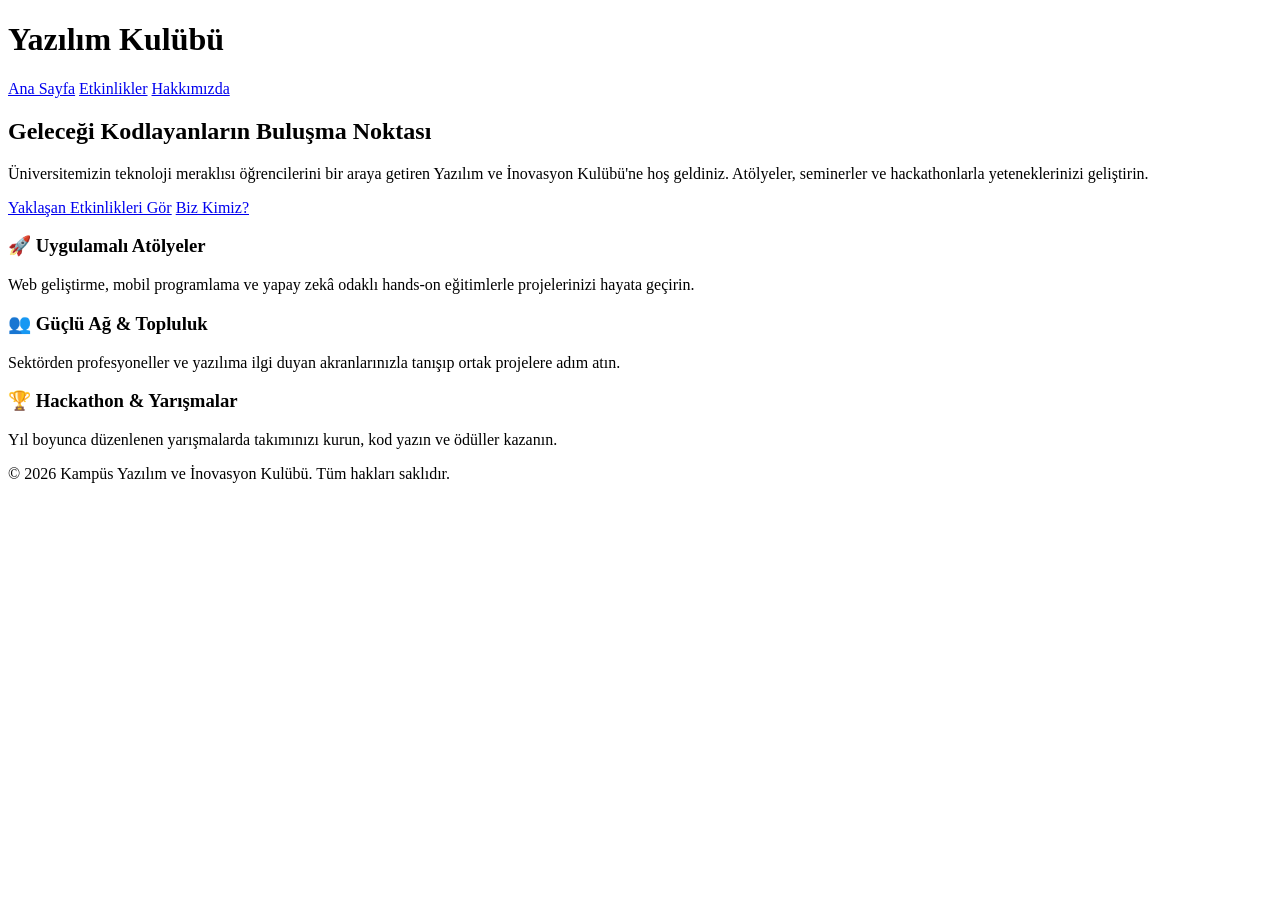
==== index.html @ 4b0e3441 "feat: index.html ana sayfa iskeleti olusturuldu" ====
<!DOCTYPE html>
<html lang="tr">
<head>
    <meta charset="UTF-8">
    <meta name="viewport" content="width=device-width, initial-scale=1.0">
    <title>Ana Sayfa | Yazılım ve İnovasyon Kulübü</title>
    <link rel="stylesheet" href="style.css">
</head>
<body>
    <header>
        <div class="container navbar">
            <h1 class="logo">Yazılım Kulübü</h1>
            <nav>
                <a href="index.html" class="active">Ana Sayfa</a>
                <a href="etkinlikler.html">Etkinlikler</a>
                <a href="hakkimizda.html">Hakkımızda</a>
            </nav>
        </div>
    </header>

    <main class="container">
        <section class="hero">
            <h2>Geleceği Kodlayanların Buluşma Noktası</h2>
            <p>Üniversitemizin teknoloji meraklısı öğrencilerini bir araya getiren Yazılım ve İnovasyon Kulübü'ne hoş geldiniz. Atölyeler, seminerler ve hackathonlarla yeteneklerinizi geliştirin.</p>
            <div class="hero-buttons">
                <a href="etkinlikler.html" class="btn btn-primary">Yaklaşan Etkinlikleri Gör</a>
                <a href="hakkimizda.html" class="btn btn-outline">Biz Kimiz?</a>
            </div>
        </section>

        <section class="highlights">
            <div class="card highlight-card">
                <h3>🚀 Uygulamalı Atölyeler</h3>
                <p>Web geliştirme, mobil programlama ve yapay zekâ odaklı hands-on eğitimlerle projelerinizi hayata geçirin.</p>
            </div>
            <div class="card highlight-card">
                <h3>👥 Güçlü Ağ & Topluluk</h3>
                <p>Sektörden profesyoneller ve yazılıma ilgi duyan akranlarınızla tanışıp ortak projelere adım atın.</p>
            </div>
            <div class="card highlight-card">
                <h3>🏆 Hackathon & Yarışmalar</h3>
                <p>Yıl boyunca düzenlenen yarışmalarda takımınızı kurun, kod yazın ve ödüller kazanın.</p>
            </div>
        </section>
    </main>

    <footer>
        <div class="container">
            <p>&copy; 2026 Kampüs Yazılım ve İnovasyon Kulübü. Tüm hakları saklıdır.</p>
        </div>
    </footer>
</body>
</html>
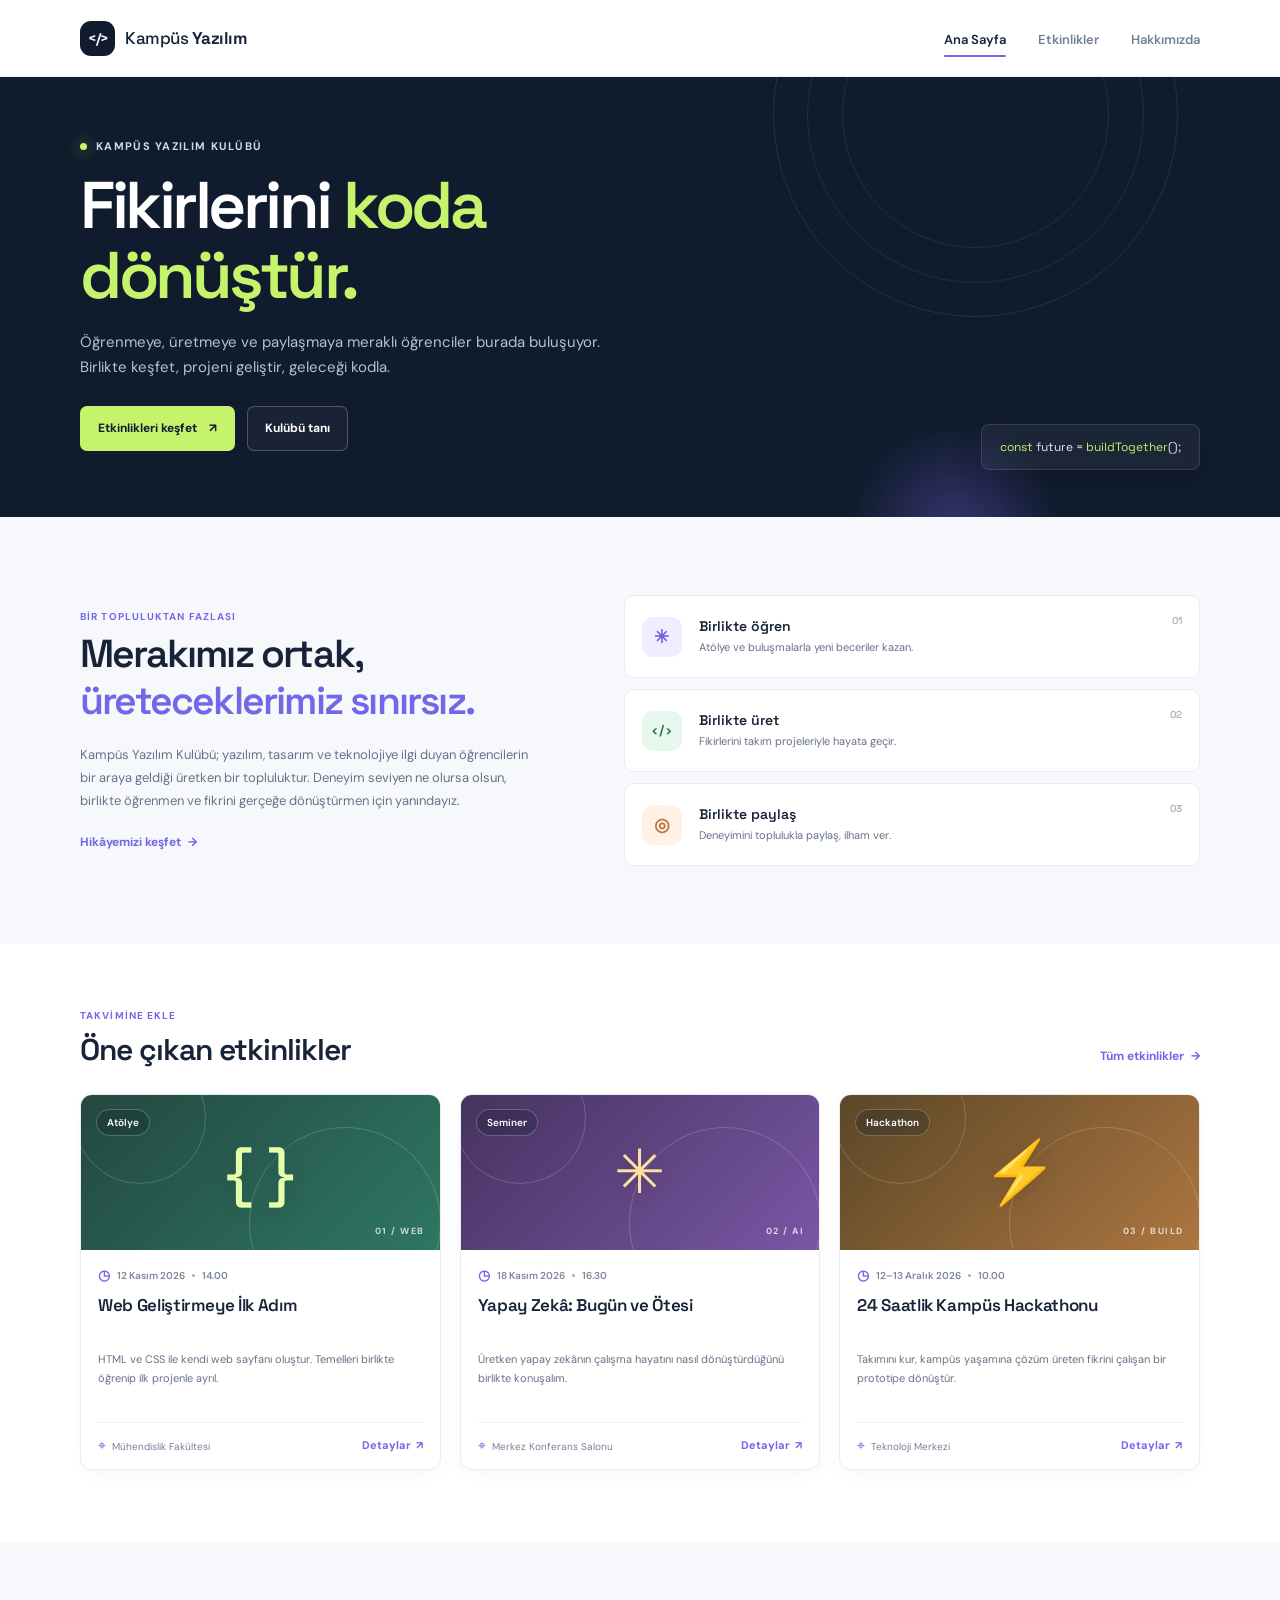
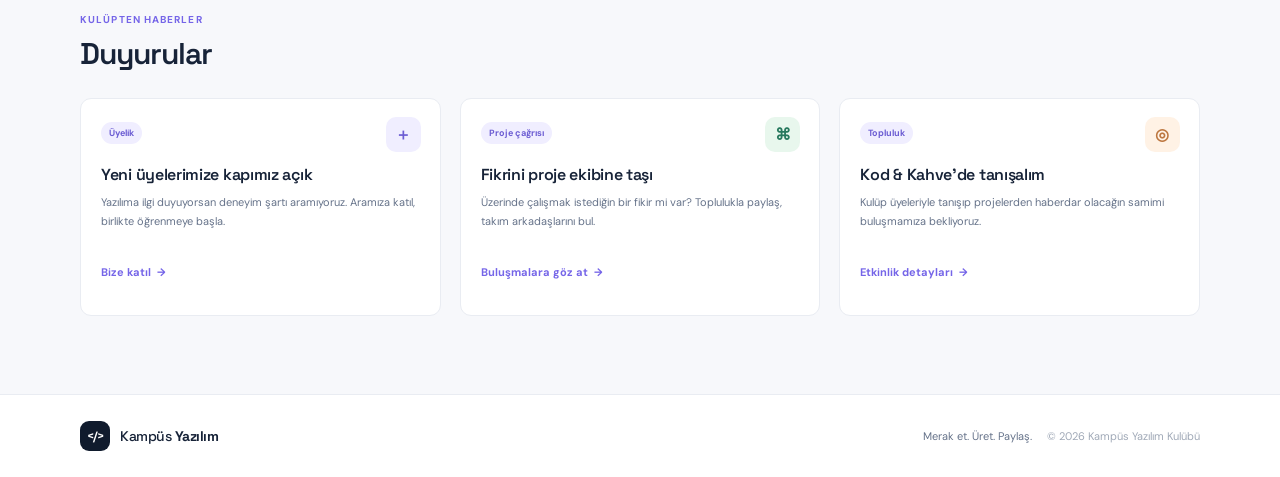
==== commit 4fe4e2ac: "feat: etkinlikler ve hakkimizda sayfalari, css ve js arama filtreleme eklendi" ====
--- a/index.html
+++ b/index.html
@@ -3,51 +3,177 @@
 <head>
     <meta charset="UTF-8">
     <meta name="viewport" content="width=device-width, initial-scale=1.0">
-    <title>Ana Sayfa | Yazılım ve İnovasyon Kulübü</title>
+    <meta name="theme-color" content="#101b2d">
+    <meta name="description" content="Kampüs Yazılım Kulübü'nde teknoloji meraklılarıyla tanış, öğren ve fikirlerini hayata geçir.">
+    <title>Ana Sayfa | Kampüs Yazılım Kulübü</title>
     <link rel="stylesheet" href="style.css">
 </head>
 <body>
-    <header>
+    <header class="site-header">
         <div class="container navbar">
-            <h1 class="logo">Yazılım Kulübü</h1>
-            <nav>
-                <a href="index.html" class="active">Ana Sayfa</a>
+            <a class="logo" href="index.html" aria-label="Kampüs Yazılım Kulübü ana sayfa">
+                <span class="logo-mark" aria-hidden="true">&lt;/&gt;</span>
+                <span>Kampüs <strong>Yazılım</strong></span>
+            </a>
+            <nav class="main-nav" aria-label="Ana menü">
+                <a href="index.html" class="active" aria-current="page">Ana Sayfa</a>
                 <a href="etkinlikler.html">Etkinlikler</a>
                 <a href="hakkimizda.html">Hakkımızda</a>
             </nav>
         </div>
     </header>
 
-    <main class="container">
-        <section class="hero">
-            <h2>Geleceği Kodlayanların Buluşma Noktası</h2>
-            <p>Üniversitemizin teknoloji meraklısı öğrencilerini bir araya getiren Yazılım ve İnovasyon Kulübü'ne hoş geldiniz. Atölyeler, seminerler ve hackathonlarla yeteneklerinizi geliştirin.</p>
-            <div class="hero-buttons">
-                <a href="etkinlikler.html" class="btn btn-primary">Yaklaşan Etkinlikleri Gör</a>
-                <a href="hakkimizda.html" class="btn btn-outline">Biz Kimiz?</a>
+    <main>
+        <section class="events-hero home-hero">
+            <div class="container hero-content">
+                <p class="eyebrow"><span></span> Kampüs Yazılım Kulübü</p>
+                <h1>Fikirlerini <span>koda dönüştür.</span></h1>
+                <p class="hero-description">Öğrenmeye, üretmeye ve paylaşmaya meraklı öğrenciler burada buluşuyor. Birlikte keşfet, projeni geliştir, geleceği kodla.</p>
+                <div class="home-hero-actions">
+                    <a class="home-button home-button-primary" href="etkinlikler.html">Etkinlikleri keşfet <span aria-hidden="true">↗</span></a>
+                    <a class="home-button home-button-outline" href="hakkimizda.html">Kulübü tanı</a>
+                </div>
+            </div>
+            <div class="hero-decoration hero-decoration-one" aria-hidden="true"></div>
+            <div class="hero-decoration hero-decoration-two" aria-hidden="true"></div>
+            <div class="home-hero-code" aria-hidden="true"><span>const</span> future = <span>buildTogether</span>();</div>
+        </section>
+
+        <section class="home-intro container" aria-labelledby="intro-heading">
+            <div class="home-intro-copy">
+                <p class="eyebrow eyebrow-dark">Bir topluluktan fazlası</p>
+                <h2 id="intro-heading">Merakımız ortak,<br><span>üreteceklerimiz sınırsız.</span></h2>
+                <p>Kampüs Yazılım Kulübü; yazılım, tasarım ve teknolojiye ilgi duyan öğrencilerin bir araya geldiği üretken bir topluluktur. Deneyim seviyen ne olursa olsun, birlikte öğrenmen ve fikrini gerçeğe dönüştürmen için yanındayız.</p>
+                <a class="text-link" href="hakkimizda.html">Hikâyemizi keşfet <span aria-hidden="true">→</span></a>
+            </div>
+            <div class="home-values" aria-label="Kulüp değerleri">
+                <article class="value-card">
+                    <span class="value-icon value-icon-learn" aria-hidden="true">✳</span>
+                    <div>
+                        <h3>Birlikte öğren</h3>
+                        <p>Atölye ve buluşmalarla yeni beceriler kazan.</p>
+                    </div>
+                    <span class="value-number" aria-hidden="true">01</span>
+                </article>
+                <article class="value-card">
+                    <span class="value-icon value-icon-build" aria-hidden="true">&lt;/&gt;</span>
+                    <div>
+                        <h3>Birlikte üret</h3>
+                        <p>Fikirlerini takım projeleriyle hayata geçir.</p>
+                    </div>
+                    <span class="value-number" aria-hidden="true">02</span>
+                </article>
+                <article class="value-card">
+                    <span class="value-icon value-icon-share" aria-hidden="true">◎</span>
+                    <div>
+                        <h3>Birlikte paylaş</h3>
+                        <p>Deneyimini toplulukla paylaş, ilham ver.</p>
+                    </div>
+                    <span class="value-number" aria-hidden="true">03</span>
+                </article>
             </div>
         </section>
 
-        <section class="highlights">
-            <div class="card highlight-card">
-                <h3>🚀 Uygulamalı Atölyeler</h3>
-                <p>Web geliştirme, mobil programlama ve yapay zekâ odaklı hands-on eğitimlerle projelerinizi hayata geçirin.</p>
+        <section class="home-featured" aria-labelledby="featured-heading">
+            <div class="container">
+                <div class="section-heading">
+                    <div>
+                        <p class="eyebrow eyebrow-dark">Takvimine ekle</p>
+                        <h2 id="featured-heading">Öne çıkan etkinlikler</h2>
+                    </div>
+                    <a class="text-link section-link" href="etkinlikler.html">Tüm etkinlikler <span aria-hidden="true">→</span></a>
+                </div>
+                <div class="event-grid home-event-grid">
+                    <article class="event-card">
+                        <div class="event-visual visual-code">
+                            <span class="event-category">Atölye</span>
+                            <span class="visual-symbol" aria-hidden="true">{ }</span>
+                            <span class="visual-caption">01 / WEB</span>
+                        </div>
+                        <div class="event-body">
+                            <p class="event-date"><span aria-hidden="true">◷</span> 12 Kasım 2026 <span class="date-dot"></span> 14.00</p>
+                            <h3>Web Geliştirmeye İlk Adım</h3>
+                            <p class="event-description">HTML ve CSS ile kendi web sayfanı oluştur. Temelleri birlikte öğrenip ilk projenle ayrıl.</p>
+                            <div class="event-footer">
+                                <span class="event-location"><span aria-hidden="true">⌖</span> Mühendislik Fakültesi</span>
+                                <a href="etkinlikler.html" aria-label="Web Geliştirmeye İlk Adım etkinliğinin detaylarına git">Detaylar <span aria-hidden="true">↗</span></a>
+                            </div>
+                        </div>
+                    </article>
+                    <article class="event-card">
+                        <div class="event-visual visual-ai">
+                            <span class="event-category">Seminer</span>
+                            <span class="visual-symbol" aria-hidden="true">✳</span>
+                            <span class="visual-caption">02 / AI</span>
+                        </div>
+                        <div class="event-body">
+                            <p class="event-date"><span aria-hidden="true">◷</span> 18 Kasım 2026 <span class="date-dot"></span> 16.30</p>
+                            <h3>Yapay Zekâ: Bugün ve Ötesi</h3>
+                            <p class="event-description">Üretken yapay zekânın çalışma hayatını nasıl dönüştürdüğünü birlikte konuşalım.</p>
+                            <div class="event-footer">
+                                <span class="event-location"><span aria-hidden="true">⌖</span> Merkez Konferans Salonu</span>
+                                <a href="etkinlikler.html" aria-label="Yapay Zekâ seminerinin detaylarına git">Detaylar <span aria-hidden="true">↗</span></a>
+                            </div>
+                        </div>
+                    </article>
+                    <article class="event-card">
+                        <div class="event-visual visual-hackathon">
+                            <span class="event-category">Hackathon</span>
+                            <span class="visual-symbol" aria-hidden="true">⚡</span>
+                            <span class="visual-caption">03 / BUILD</span>
+                        </div>
+                        <div class="event-body">
+                            <p class="event-date"><span aria-hidden="true">◷</span> 12–13 Aralık 2026 <span class="date-dot"></span> 10.00</p>
+                            <h3>24 Saatlik Kampüs Hackathonu</h3>
+                            <p class="event-description">Takımını kur, kampüs yaşamına çözüm üreten fikrini çalışan bir prototipe dönüştür.</p>
+                            <div class="event-footer">
+                                <span class="event-location"><span aria-hidden="true">⌖</span> Teknoloji Merkezi</span>
+                                <a href="etkinlikler.html" aria-label="Kampüs Hackathonu etkinliğinin detaylarına git">Detaylar <span aria-hidden="true">↗</span></a>
+                            </div>
+                        </div>
+                    </article>
+                </div>
             </div>
-            <div class="card highlight-card">
-                <h3>👥 Güçlü Ağ & Topluluk</h3>
-                <p>Sektörden profesyoneller ve yazılıma ilgi duyan akranlarınızla tanışıp ortak projelere adım atın.</p>
+        </section>
+
+        <section class="home-announcements container" aria-labelledby="announcements-heading">
+            <div class="section-heading">
+                <div>
+                    <p class="eyebrow eyebrow-dark">Kulüpten haberler</p>
+                    <h2 id="announcements-heading">Duyurular</h2>
+                </div>
             </div>
-            <div class="card highlight-card">
-                <h3>🏆 Hackathon & Yarışmalar</h3>
-                <p>Yıl boyunca düzenlenen yarışmalarda takımınızı kurun, kod yazın ve ödüller kazanın.</p>
+            <div class="announcement-grid">
+                <article class="announcement-card">
+                    <span class="announcement-tag">Üyelik</span>
+                    <span class="announcement-icon announcement-icon-purple" aria-hidden="true">＋</span>
+                    <h3>Yeni üyelerimize kapımız açık</h3>
+                    <p>Yazılıma ilgi duyuyorsan deneyim şartı aramıyoruz. Aramıza katıl, birlikte öğrenmeye başla.</p>
+                    <a href="hakkimizda.html">Bize katıl <span aria-hidden="true">→</span></a>
+                </article>
+                <article class="announcement-card">
+                    <span class="announcement-tag">Proje çağrısı</span>
+                    <span class="announcement-icon announcement-icon-green" aria-hidden="true">⌘</span>
+                    <h3>Fikrini proje ekibine taşı</h3>
+                    <p>Üzerinde çalışmak istediğin bir fikir mi var? Toplulukla paylaş, takım arkadaşlarını bul.</p>
+                    <a href="etkinlikler.html">Buluşmalara göz at <span aria-hidden="true">→</span></a>
+                </article>
+                <article class="announcement-card">
+                    <span class="announcement-tag">Topluluk</span>
+                    <span class="announcement-icon announcement-icon-orange" aria-hidden="true">◎</span>
+                    <h3>Kod & Kahve'de tanışalım</h3>
+                    <p>Kulüp üyeleriyle tanışıp projelerden haberdar olacağın samimi buluşmamıza bekliyoruz.</p>
+                    <a href="etkinlikler.html">Etkinlik detayları <span aria-hidden="true">→</span></a>
+                </article>
             </div>
         </section>
     </main>
 
-    <footer>
-        <div class="container">
-            <p>&copy; 2026 Kampüs Yazılım ve İnovasyon Kulübü. Tüm hakları saklıdır.</p>
+    <footer class="site-footer">
+        <div class="container footer-content">
+            <a class="logo footer-logo" href="index.html"><span class="logo-mark" aria-hidden="true">&lt;/&gt;</span><span>Kampüs <strong>Yazılım</strong></span></a>
+            <p>Merak et. Üret. Paylaş. <span>© 2026 Kampüs Yazılım Kulübü</span></p>
         </div>
     </footer>
 </body>
-</html>+</html>
--- a/style.css
+++ b/style.css
@@ -0,0 +1,1634 @@
+@import url('https://fonts.googleapis.com/css2?family=DM+Sans:wght@400;500;600;700&family=Space+Grotesk:wght@400;500;600;700&display=swap');
+
+:root {
+    color-scheme: light;
+    --ink: #172338;
+    --muted: #66738a;
+    --paper: #f7f8fb;
+    --navy: #101b2d;
+    --purple: #7565e8;
+    --lime: #c5f36b;
+}
+
+* {
+    box-sizing: border-box;
+}
+
+body {
+    margin: 0;
+    color: var(--ink);
+    background: var(--paper);
+    font-family: 'DM Sans', sans-serif;
+    -webkit-font-smoothing: antialiased;
+}
+
+a {
+    color: inherit;
+    text-decoration: none;
+}
+
+button,
+input {
+    font: inherit;
+}
+
+.container {
+    width: min(1120px, calc(100% - 48px));
+    margin: 0 auto;
+}
+
+.site-header {
+    position: relative;
+    z-index: 2;
+    background: #fff;
+    border-bottom: 1px solid #edf0f5;
+}
+
+.navbar {
+    min-height: 76px;
+    display: flex;
+    align-items: center;
+    justify-content: space-between;
+    gap: 24px;
+}
+
+.logo {
+    display: inline-flex;
+    align-items: center;
+    gap: 10px;
+    color: var(--ink);
+    font-family: 'Space Grotesk', sans-serif;
+    font-size: 17px;
+    font-weight: 500;
+    letter-spacing: -0.5px;
+}
+
+.logo strong {
+    font-weight: 700;
+}
+
+.logo-mark {
+    display: grid;
+    width: 35px;
+    height: 35px;
+    place-items: center;
+    border-radius: 11px;
+    color: #fff;
+    background: var(--navy);
+    font-size: 14px;
+    font-weight: 700;
+    letter-spacing: -1px;
+}
+
+.main-nav {
+    display: flex;
+    align-items: center;
+    gap: 32px;
+}
+
+.main-nav a {
+    position: relative;
+    padding: 29px 0 27px;
+    color: #718096;
+    font-size: 13px;
+    font-weight: 600;
+    transition: color 160ms ease;
+}
+
+.main-nav a:hover,
+.main-nav a.active {
+    color: var(--ink);
+}
+
+.main-nav a.active::after {
+    position: absolute;
+    right: 0;
+    bottom: 18px;
+    left: 0;
+    height: 2px;
+    border-radius: 2px;
+    background: var(--purple);
+    content: '';
+}
+
+.events-hero {
+    position: relative;
+    overflow: hidden;
+    min-height: 312px;
+    display: flex;
+    align-items: center;
+    color: #fff;
+    background: var(--navy);
+}
+
+.hero-content {
+    position: relative;
+    z-index: 1;
+    padding-top: 10px;
+    padding-bottom: 18px;
+}
+
+.eyebrow {
+    display: flex;
+    align-items: center;
+    gap: 9px;
+    margin: 0 0 18px;
+    color: #d2d9e6;
+    font-size: 11px;
+    font-weight: 700;
+    letter-spacing: 1.3px;
+    text-transform: uppercase;
+}
+
+.eyebrow > span {
+    width: 7px;
+    height: 7px;
+    border-radius: 50%;
+    background: var(--lime);
+    box-shadow: 0 0 15px rgb(197 243 107 / 70%);
+}
+
+.events-hero h1 {
+    max-width: 650px;
+    margin: 0;
+    font-family: 'Space Grotesk', sans-serif;
+    font-size: clamp(42px, 6vw, 66px);
+    font-weight: 600;
+    letter-spacing: -3.5px;
+    line-height: 1.06;
+}
+
+.events-hero h1 span {
+    color: var(--lime);
+}
+
+.hero-description {
+    max-width: 515px;
+    margin: 19px 0 0;
+    color: #b6c0d0;
+    font-size: 15px;
+    line-height: 1.7;
+}
+
+.hero-decoration {
+    position: absolute;
+    pointer-events: none;
+}
+
+.hero-decoration-one {
+    top: -165px;
+    right: 8%;
+    width: 405px;
+    height: 405px;
+    border: 1px solid rgb(255 255 255 / 9%);
+    border-radius: 50%;
+}
+
+.hero-decoration-one::before,
+.hero-decoration-one::after {
+    position: absolute;
+    border: 1px solid rgb(255 255 255 / 8%);
+    border-radius: 50%;
+    content: '';
+}
+
+.hero-decoration-one::before {
+    inset: 33px;
+}
+
+.hero-decoration-one::after {
+    inset: 68px;
+}
+
+.hero-decoration-two {
+    right: 17%;
+    bottom: -120px;
+    width: 215px;
+    height: 215px;
+    border-radius: 50%;
+    background: radial-gradient(circle, rgb(117 101 232 / 35%), transparent 70%);
+}
+
+.events-section {
+    padding-top: 61px;
+    padding-bottom: 82px;
+}
+
+.section-heading {
+    display: flex;
+    align-items: end;
+    justify-content: space-between;
+    gap: 20px;
+    margin-bottom: 27px;
+}
+
+.eyebrow-dark {
+    margin-bottom: 8px;
+    color: var(--purple);
+    font-size: 10px;
+    letter-spacing: 1.1px;
+}
+
+.section-heading h2 {
+    margin: 0;
+    font-family: 'Space Grotesk', sans-serif;
+    font-size: 30px;
+    font-weight: 600;
+    letter-spacing: -1px;
+}
+
+.section-note {
+    margin: 0 0 4px;
+    color: var(--muted);
+    font-size: 13px;
+}
+
+.event-tools {
+    display: flex;
+    align-items: center;
+    gap: 12px;
+    margin-bottom: 25px;
+}
+
+.search-field {
+    display: flex;
+    flex: 1;
+    align-items: center;
+    gap: 12px;
+    max-width: 590px;
+    min-height: 49px;
+    padding: 0 16px;
+    border: 1px solid #e4e8ef;
+    border-radius: 9px;
+    background: #fff;
+    transition: border-color 160ms ease, box-shadow 160ms ease;
+}
+
+.search-field:focus-within {
+    border-color: #9d91f2;
+    box-shadow: 0 0 0 3px rgb(117 101 232 / 12%);
+}
+
+.search-icon {
+    position: relative;
+    width: 15px;
+    height: 15px;
+    flex: 0 0 15px;
+    border: 1.7px solid #8490a4;
+    border-radius: 50%;
+}
+
+.search-icon::after {
+    position: absolute;
+    right: -5px;
+    bottom: -3px;
+    width: 6px;
+    height: 1.7px;
+    border-radius: 2px;
+    background: #8490a4;
+    content: '';
+    transform: rotate(45deg);
+}
+
+.search-field input {
+    width: 100%;
+    min-width: 0;
+    border: 0;
+    outline: 0;
+    color: var(--ink);
+    background: transparent;
+    font-size: 13px;
+}
+
+.search-field input::placeholder {
+    color: #9aa4b3;
+}
+
+.search-field input::-webkit-search-cancel-button {
+    cursor: pointer;
+}
+
+.clear-button {
+    min-height: 45px;
+    padding: 0 15px;
+    border: 0;
+    border-radius: 8px;
+    color: var(--purple);
+    background: #efedff;
+    font-size: 12px;
+    font-weight: 700;
+    cursor: pointer;
+    transition: background 160ms ease, opacity 160ms ease;
+}
+
+.clear-button:hover:not(:disabled) {
+    background: #e4e0ff;
+}
+
+.clear-button:disabled {
+    opacity: 0.45;
+    cursor: not-allowed;
+}
+
+.results-count {
+    min-width: 165px;
+    margin: 0 0 0 auto;
+    color: var(--muted);
+    font-size: 12px;
+    text-align: right;
+}
+
+.event-grid {
+    display: grid;
+    grid-template-columns: repeat(3, minmax(0, 1fr));
+    gap: 20px;
+}
+
+.event-card {
+    overflow: hidden;
+    border: 1px solid #e9ecf2;
+    border-radius: 12px;
+    background: #fff;
+    box-shadow: 0 4px 15px rgb(26 38 58 / 3%);
+    transition: transform 180ms ease, box-shadow 180ms ease;
+}
+
+.event-card:hover {
+    box-shadow: 0 12px 27px rgb(26 38 58 / 9%);
+    transform: translateY(-3px);
+}
+
+.event-card[hidden] {
+    display: none;
+}
+
+.event-visual {
+    position: relative;
+    overflow: hidden;
+    height: 143px;
+    display: flex;
+    align-items: center;
+    justify-content: center;
+}
+
+.event-visual::before,
+.event-visual::after {
+    position: absolute;
+    border: 1px solid rgb(255 255 255 / 18%);
+    border-radius: 50%;
+    content: '';
+}
+
+.event-visual::before {
+    width: 190px;
+    height: 190px;
+    transform: translate(85px, 50px);
+}
+
+.event-visual::after {
+    width: 130px;
+    height: 130px;
+    transform: translate(-120px, -55px);
+}
+
+.visual-code {
+    color: #e5ffac;
+    background: linear-gradient(135deg, #24483f, #2e7763);
+}
+
+.visual-ai {
+    color: #ffdea2;
+    background: linear-gradient(135deg, #46335f, #7957a5);
+}
+
+.visual-data {
+    color: #b8f2ff;
+    background: linear-gradient(135deg, #1d4567, #36799b);
+}
+
+.visual-community {
+    color: #ffd1d7;
+    background: linear-gradient(135deg, #70475b, #b96f75);
+}
+
+.visual-design {
+    color: #ead7ff;
+    background: linear-gradient(135deg, #493a76, #8373c8);
+}
+
+.visual-hackathon {
+    color: #ffe89a;
+    background: linear-gradient(135deg, #5b4728, #ad7640);
+}
+
+.event-category {
+    position: absolute;
+    z-index: 1;
+    top: 14px;
+    left: 15px;
+    padding: 6px 10px;
+    border: 1px solid rgb(255 255 255 / 24%);
+    border-radius: 20px;
+    color: #fff;
+    background: rgb(15 25 42 / 24%);
+    font-size: 10px;
+    font-weight: 600;
+    backdrop-filter: blur(5px);
+}
+
+.visual-symbol {
+    position: relative;
+    z-index: 1;
+    font-family: 'Space Grotesk', sans-serif;
+    font-size: 61px;
+    font-weight: 500;
+    line-height: 1;
+    text-shadow: 0 4px 20px rgb(0 0 0 / 13%);
+}
+
+.visual-caption {
+    position: absolute;
+    right: 15px;
+    bottom: 13px;
+    color: rgb(255 255 255 / 75%);
+    font-size: 9px;
+    font-weight: 700;
+    letter-spacing: 1.5px;
+}
+
+.event-body {
+    padding: 17px 17px 15px;
+}
+
+.event-date {
+    display: flex;
+    align-items: center;
+    gap: 7px;
+    margin: 0 0 10px;
+    color: #7b8799;
+    font-size: 10px;
+    font-weight: 600;
+}
+
+.event-date > span:first-child {
+    color: var(--purple);
+    font-size: 14px;
+}
+
+.date-dot {
+    width: 3px;
+    height: 3px;
+    border-radius: 50%;
+    background: #a5aebe;
+}
+
+.event-body h3 {
+    min-height: 48px;
+    margin: 0 0 8px;
+    font-family: 'Space Grotesk', sans-serif;
+    font-size: 17px;
+    font-weight: 600;
+    letter-spacing: -0.35px;
+    line-height: 1.4;
+}
+
+.event-description {
+    min-height: 61px;
+    margin: 0;
+    color: var(--muted);
+    font-size: 11px;
+    line-height: 1.7;
+}
+
+.event-footer {
+    display: flex;
+    align-items: center;
+    justify-content: space-between;
+    gap: 10px;
+    margin-top: 15px;
+    padding-top: 13px;
+    border-top: 1px solid #edf0f4;
+}
+
+.event-location {
+    overflow: hidden;
+    color: #768297;
+    font-size: 10px;
+    text-overflow: ellipsis;
+    white-space: nowrap;
+}
+
+.event-location span {
+    margin-right: 3px;
+    color: var(--purple);
+    font-size: 14px;
+}
+
+.event-footer a {
+    flex: 0 0 auto;
+    color: var(--purple);
+    font-size: 11px;
+    font-weight: 700;
+}
+
+.event-footer a span {
+    padding-left: 2px;
+}
+
+.event-footer a:hover {
+    color: #5141c1;
+}
+
+.empty-state {
+    min-height: 250px;
+    display: flex;
+    flex-direction: column;
+    align-items: center;
+    justify-content: center;
+    gap: 10px;
+    margin: 0;
+    border: 1px dashed #d9deea;
+    border-radius: 12px;
+    color: var(--muted);
+    background: #fff;
+    text-align: center;
+}
+
+.empty-state[hidden] {
+    display: none;
+}
+
+.empty-state-icon {
+    color: var(--purple);
+    font-size: 38px;
+}
+
+.empty-state strong {
+    color: var(--ink);
+    font-family: 'Space Grotesk', sans-serif;
+    font-size: 18px;
+}
+
+.empty-state > span:last-child {
+    font-size: 12px;
+}
+
+.site-footer {
+    border-top: 1px solid #e9ecf2;
+    background: #fff;
+}
+
+.footer-content {
+    min-height: 82px;
+    display: flex;
+    align-items: center;
+    justify-content: space-between;
+    gap: 18px;
+}
+
+.footer-logo {
+    font-size: 14px;
+}
+
+.footer-logo .logo-mark {
+    width: 30px;
+    height: 30px;
+    border-radius: 9px;
+    font-size: 12px;
+}
+
+.footer-content p {
+    margin: 0;
+    color: var(--muted);
+    font-size: 11px;
+}
+
+.footer-content p span {
+    margin-left: 12px;
+    color: #a0a9b7;
+}
+
+@media (max-width: 900px) {
+    .event-grid {
+        grid-template-columns: repeat(2, minmax(0, 1fr));
+    }
+
+    .events-hero {
+        min-height: 285px;
+    }
+
+    .hero-decoration-one {
+        right: -10%;
+    }
+}
+
+@media (max-width: 600px) {
+    .container {
+        width: min(100% - 36px, 440px);
+    }
+
+    .navbar {
+        min-height: 68px;
+        flex-wrap: wrap;
+        gap: 0;
+        padding-top: 10px;
+    }
+
+    .logo {
+        font-size: 15px;
+    }
+
+    .logo-mark {
+        width: 31px;
+        height: 31px;
+    }
+
+    .main-nav {
+        width: 100%;
+        justify-content: space-between;
+        gap: 14px;
+    }
+
+    .main-nav a {
+        padding: 13px 0 15px;
+        font-size: 12px;
+    }
+
+    .main-nav a.active::after {
+        bottom: 8px;
+    }
+
+    .events-hero {
+        min-height: 285px;
+    }
+
+    .events-hero h1 {
+        font-size: clamp(39px, 10vw, 52px);
+        letter-spacing: -2.6px;
+    }
+
+    .hero-description {
+        max-width: 390px;
+        font-size: 13px;
+    }
+
+    .hero-decoration-one {
+        top: -90px;
+        right: -58%;
+        opacity: 0.75;
+    }
+
+    .events-section {
+        padding-top: 43px;
+        padding-bottom: 55px;
+    }
+
+    .section-heading {
+        display: block;
+        margin-bottom: 20px;
+    }
+
+    .section-heading h2 {
+        font-size: 26px;
+    }
+
+    .section-note {
+        margin-top: 8px;
+    }
+
+    .event-tools {
+        flex-wrap: wrap;
+        gap: 9px;
+    }
+
+    .search-field {
+        flex-basis: calc(100% - 90px);
+        min-height: 46px;
+        padding: 0 12px;
+    }
+
+    .search-field input {
+        font-size: 12px;
+    }
+
+    .clear-button {
+        flex: 1;
+        min-height: 43px;
+        padding: 0 10px;
+    }
+
+    .results-count {
+        flex-basis: 100%;
+        min-width: 0;
+        margin: 0;
+        text-align: left;
+    }
+
+    .event-grid {
+        grid-template-columns: 1fr;
+        gap: 14px;
+    }
+
+    .event-visual {
+        height: 155px;
+    }
+
+    .event-body h3,
+    .event-description {
+        min-height: 0;
+    }
+
+    .event-description {
+        margin-bottom: 2px;
+    }
+
+    .footer-content {
+        min-height: 100px;
+        align-items: flex-start;
+        flex-direction: column;
+        justify-content: center;
+        gap: 9px;
+    }
+
+    .footer-content p {
+        line-height: 1.7;
+    }
+
+    .footer-content p span {
+        margin-left: 7px;
+    }
+}
+
+@media (prefers-reduced-motion: reduce) {
+    *,
+    *::before,
+    *::after {
+        scroll-behavior: auto !important;
+        transition-duration: 0.01ms !important;
+    }
+}
+
+.home-hero {
+    min-height: 440px;
+}
+
+.home-hero .hero-content {
+    padding-top: 26px;
+    padding-bottom: 30px;
+}
+
+.home-hero h1 {
+    max-width: 690px;
+}
+
+.home-hero .hero-description {
+    max-width: 530px;
+}
+
+.home-hero-actions {
+    display: flex;
+    flex-wrap: wrap;
+    gap: 12px;
+    margin-top: 25px;
+}
+
+.home-button {
+    min-height: 45px;
+    display: inline-flex;
+    align-items: center;
+    justify-content: center;
+    gap: 12px;
+    padding: 0 17px;
+    border: 1px solid transparent;
+    border-radius: 7px;
+    font-size: 12px;
+    font-weight: 700;
+    transition: background 160ms ease, border-color 160ms ease, transform 160ms ease;
+}
+
+.home-button:hover {
+    transform: translateY(-2px);
+}
+
+.home-button-primary {
+    color: var(--navy);
+    background: var(--lime);
+}
+
+.home-button-primary:hover {
+    background: #d3ff82;
+}
+
+.home-button-outline {
+    border-color: rgb(255 255 255 / 23%);
+    color: #fff;
+    background: rgb(255 255 255 / 4%);
+}
+
+.home-button-outline:hover {
+    border-color: rgb(255 255 255 / 50%);
+    background: rgb(255 255 255 / 9%);
+}
+
+.home-hero-code {
+    position: absolute;
+    right: max(5%, calc((100% - 1120px) / 2));
+    bottom: 47px;
+    z-index: 1;
+    padding: 14px 18px;
+    border: 1px solid rgb(255 255 255 / 12%);
+    border-radius: 8px;
+    color: #e4e9f1;
+    background: rgb(255 255 255 / 5%);
+    font-family: 'Space Grotesk', sans-serif;
+    font-size: 12px;
+    box-shadow: 0 12px 30px rgb(0 0 0 / 10%);
+    backdrop-filter: blur(8px);
+}
+
+.home-hero-code span {
+    color: var(--lime);
+}
+
+.home-intro {
+    display: grid;
+    grid-template-columns: 0.9fr 1.1fr;
+    align-items: center;
+    gap: 72px;
+    padding-top: 78px;
+    padding-bottom: 78px;
+}
+
+.home-intro-copy h2 {
+    margin: 0;
+    font-family: 'Space Grotesk', sans-serif;
+    font-size: clamp(29px, 3.3vw, 39px);
+    font-weight: 600;
+    letter-spacing: -1.8px;
+    line-height: 1.2;
+}
+
+.home-intro-copy h2 span {
+    color: var(--purple);
+}
+
+.home-intro-copy > p:not(.eyebrow) {
+    max-width: 465px;
+    margin: 18px 0 17px;
+    color: var(--muted);
+    font-size: 13px;
+    line-height: 1.8;
+}
+
+.text-link {
+    display: inline-flex;
+    align-items: center;
+    gap: 7px;
+    color: var(--purple);
+    font-size: 12px;
+    font-weight: 700;
+}
+
+.text-link span,
+.announcement-card a span {
+    transition: transform 160ms ease;
+}
+
+.text-link:hover span,
+.announcement-card a:hover span {
+    transform: translateX(3px);
+}
+
+.home-values {
+    display: grid;
+    gap: 11px;
+}
+
+.value-card {
+    min-height: 83px;
+    display: grid;
+    grid-template-columns: 43px 1fr auto;
+    align-items: center;
+    gap: 14px;
+    padding: 14px 17px;
+    border: 1px solid #e9ecf2;
+    border-radius: 10px;
+    background: #fff;
+}
+
+.value-icon {
+    width: 40px;
+    height: 40px;
+    display: grid;
+    place-items: center;
+    border-radius: 11px;
+    font-size: 18px;
+    font-weight: 700;
+}
+
+.value-icon-learn {
+    color: #7162df;
+    background: #efedff;
+}
+
+.value-icon-build {
+    color: #27795e;
+    background: #e8f7ed;
+    font-size: 13px;
+}
+
+.value-icon-share {
+    color: #bd7740;
+    background: #fff2e5;
+}
+
+.value-card h3 {
+    margin: 0 0 4px;
+    font-family: 'Space Grotesk', sans-serif;
+    font-size: 14px;
+    font-weight: 600;
+}
+
+.value-card p {
+    margin: 0;
+    color: var(--muted);
+    font-size: 11px;
+    line-height: 1.5;
+}
+
+.value-number {
+    align-self: start;
+    padding-top: 4px;
+    color: #aab2bf;
+    font-family: 'Space Grotesk', sans-serif;
+    font-size: 10px;
+    font-weight: 600;
+}
+
+.home-featured {
+    padding: 65px 0 73px;
+    background: #fff;
+}
+
+.home-featured .section-heading,
+.home-announcements .section-heading {
+    margin-bottom: 25px;
+}
+
+.section-link {
+    margin-bottom: 5px;
+}
+
+.home-event-grid {
+    gap: 19px;
+}
+
+.home-event-grid .event-visual {
+    height: 155px;
+}
+
+.home-event-grid .event-body {
+    padding: 16px 17px 15px;
+}
+
+.home-event-grid .event-description {
+    min-height: 57px;
+}
+
+.home-announcements {
+    padding-top: 70px;
+    padding-bottom: 78px;
+}
+
+.announcement-grid {
+    display: grid;
+    grid-template-columns: repeat(3, minmax(0, 1fr));
+    gap: 19px;
+}
+
+.announcement-card {
+    position: relative;
+    min-height: 218px;
+    padding: 21px 20px 18px;
+    border: 1px solid #e9ecf2;
+    border-radius: 11px;
+    background: #fff;
+    transition: transform 180ms ease, box-shadow 180ms ease;
+}
+
+.announcement-card:hover {
+    box-shadow: 0 10px 25px rgb(26 38 58 / 7%);
+    transform: translateY(-3px);
+}
+
+.announcement-tag {
+    display: inline-block;
+    padding: 5px 8px;
+    border-radius: 20px;
+    color: #6c5dd3;
+    background: #f0eeff;
+    font-size: 9px;
+    font-weight: 700;
+}
+
+.announcement-icon {
+    position: absolute;
+    top: 18px;
+    right: 19px;
+    width: 35px;
+    height: 35px;
+    display: grid;
+    place-items: center;
+    border-radius: 10px;
+    font-size: 16px;
+    font-weight: 600;
+}
+
+.announcement-icon-purple {
+    color: #6c5dd3;
+    background: #f0eeff;
+}
+
+.announcement-icon-green {
+    color: #27795e;
+    background: #e8f7ed;
+}
+
+.announcement-icon-orange {
+    color: #bd7740;
+    background: #fff2e5;
+}
+
+.announcement-card h3 {
+    margin: 20px 0 8px;
+    font-family: 'Space Grotesk', sans-serif;
+    font-size: 16px;
+    font-weight: 600;
+    letter-spacing: -0.3px;
+}
+
+.announcement-card p {
+    min-height: 54px;
+    margin: 0 0 13px;
+    color: var(--muted);
+    font-size: 11px;
+    line-height: 1.7;
+}
+
+.announcement-card a {
+    display: inline-flex;
+    align-items: center;
+    gap: 6px;
+    color: var(--purple);
+    font-size: 11px;
+    font-weight: 700;
+}
+
+@media (max-width: 900px) {
+    .home-hero-code {
+        right: 24px;
+        bottom: 27px;
+        font-size: 10px;
+    }
+
+    .home-intro {
+        grid-template-columns: 1fr 1fr;
+        gap: 35px;
+    }
+}
+
+@media (max-width: 700px) {
+    .home-hero {
+        min-height: 380px;
+    }
+
+    .home-hero-code {
+        display: none;
+    }
+
+    .home-intro {
+        grid-template-columns: 1fr;
+        gap: 30px;
+        padding-top: 53px;
+        padding-bottom: 55px;
+    }
+
+    .home-featured {
+        padding: 49px 0 55px;
+    }
+
+    .announcement-grid {
+        grid-template-columns: 1fr;
+        gap: 12px;
+    }
+
+    .announcement-card {
+        min-height: 0;
+    }
+
+    .announcement-card p {
+        min-height: 0;
+    }
+
+    .home-announcements {
+        padding-top: 51px;
+        padding-bottom: 56px;
+    }
+}
+
+@media (max-width: 600px) {
+    .home-hero {
+        min-height: 355px;
+    }
+
+    .home-hero .hero-content {
+        padding-top: 15px;
+        padding-bottom: 20px;
+    }
+
+    .home-hero .hero-description {
+        margin-top: 15px;
+    }
+
+    .home-hero-actions {
+        gap: 9px;
+        margin-top: 20px;
+    }
+
+    .home-button {
+        min-height: 42px;
+        padding: 0 12px;
+        font-size: 11px;
+    }
+
+    .home-intro-copy h2 {
+        font-size: 30px;
+        letter-spacing: -1.2px;
+    }
+
+    .home-featured .section-heading,
+    .home-announcements .section-heading {
+        gap: 10px;
+    }
+
+    .home-featured .section-heading h2,
+    .home-announcements .section-heading h2 {
+        font-size: 25px;
+    }
+
+    .section-link {
+        font-size: 11px;
+        white-space: nowrap;
+    }
+
+    .home-event-grid .event-description {
+        min-height: 0;
+    }
+}
+
+.about-hero {
+    min-height: 365px;
+}
+
+.about-hero h1 {
+    max-width: 710px;
+}
+
+.about-hero .hero-description {
+    max-width: 590px;
+}
+
+.about-purpose {
+    display: grid;
+    grid-template-columns: repeat(2, minmax(0, 1fr));
+    gap: 20px;
+    padding-top: 62px;
+    padding-bottom: 69px;
+}
+
+.purpose-card {
+    position: relative;
+    overflow: hidden;
+    min-height: 230px;
+    padding: 27px 28px;
+    border: 1px solid #e9ecf2;
+    border-radius: 12px;
+    background: #fff;
+}
+
+.purpose-card::after {
+    position: absolute;
+    right: -48px;
+    bottom: -84px;
+    width: 190px;
+    height: 190px;
+    border: 1px solid rgb(117 101 232 / 10%);
+    border-radius: 50%;
+    content: '';
+}
+
+.purpose-mission::after {
+    border-color: rgb(39 121 94 / 12%);
+}
+
+.purpose-label {
+    display: inline-flex;
+    align-items: center;
+    gap: 8px;
+    color: var(--purple);
+    font-size: 11px;
+    font-weight: 700;
+    letter-spacing: 0.4px;
+}
+
+.purpose-label span {
+    font-size: 17px;
+}
+
+.purpose-mission .purpose-label {
+    color: #27795e;
+}
+
+.purpose-card h2 {
+    position: relative;
+    z-index: 1;
+    max-width: 390px;
+    margin: 19px 0 10px;
+    font-family: 'Space Grotesk', sans-serif;
+    font-size: 23px;
+    font-weight: 600;
+    letter-spacing: -0.8px;
+    line-height: 1.3;
+}
+
+.purpose-card p {
+    position: relative;
+    z-index: 1;
+    max-width: 440px;
+    margin: 0;
+    color: var(--muted);
+    font-size: 12px;
+    line-height: 1.8;
+}
+
+.purpose-index {
+    position: absolute;
+    right: 20px;
+    bottom: 15px;
+    color: #ecebfa;
+    font-family: 'Space Grotesk', sans-serif;
+    font-size: 38px;
+    font-weight: 700;
+    letter-spacing: -2px;
+}
+
+.purpose-mission .purpose-index {
+    color: #e8f4ed;
+}
+
+.team-section {
+    padding: 65px 0 73px;
+    background: #fff;
+}
+
+.team-section .section-heading {
+    margin-bottom: 25px;
+}
+
+.team-grid {
+    display: grid;
+    grid-template-columns: repeat(3, minmax(0, 1fr));
+    gap: 19px;
+}
+
+.team-card {
+    overflow: hidden;
+    border: 1px solid #e9ecf2;
+    border-radius: 11px;
+    background: #fff;
+    transition: transform 180ms ease, box-shadow 180ms ease;
+}
+
+.team-card:hover {
+    box-shadow: 0 12px 27px rgb(26 38 58 / 8%);
+    transform: translateY(-3px);
+}
+
+.team-portrait {
+    position: relative;
+    overflow: hidden;
+    height: 155px;
+    display: grid;
+    place-items: center;
+}
+
+.team-portrait::before,
+.team-portrait::after {
+    position: absolute;
+    border: 1px solid rgb(255 255 255 / 24%);
+    border-radius: 50%;
+    content: '';
+}
+
+.team-portrait::before {
+    width: 180px;
+    height: 180px;
+    transform: translate(78px, 60px);
+}
+
+.team-portrait::after {
+    width: 112px;
+    height: 112px;
+    transform: translate(-130px, -60px);
+}
+
+.team-portrait > span {
+    position: relative;
+    z-index: 1;
+    color: rgb(255 255 255 / 92%);
+    font-family: 'Space Grotesk', sans-serif;
+    font-size: 43px;
+    font-weight: 600;
+    letter-spacing: -2px;
+}
+
+.team-portrait-purple {
+    background: linear-gradient(135deg, #493a76, #8373c8);
+}
+
+.team-portrait-green {
+    background: linear-gradient(135deg, #24483f, #39866e);
+}
+
+.team-portrait-orange {
+    background: linear-gradient(135deg, #70475b, #bd7956);
+}
+
+.team-info {
+    padding: 18px 18px 19px;
+}
+
+.team-role {
+    margin: 0 0 6px;
+    color: var(--purple);
+    font-size: 10px;
+    font-weight: 700;
+    letter-spacing: 0.25px;
+}
+
+.team-info h3 {
+    margin: 0;
+    font-family: 'Space Grotesk', sans-serif;
+    font-size: 18px;
+    font-weight: 600;
+    letter-spacing: -0.4px;
+}
+
+.team-bio {
+    min-height: 38px;
+    margin: 9px 0 14px;
+    color: var(--muted);
+    font-size: 11px;
+    line-height: 1.7;
+}
+
+.team-info > a {
+    display: inline-flex;
+    align-items: center;
+    gap: 6px;
+    color: var(--purple);
+    font-size: 11px;
+    font-weight: 700;
+}
+
+.team-info > a:hover {
+    color: #5141c1;
+}
+
+.about-contact {
+    display: grid;
+    grid-template-columns: 0.85fr 1.15fr;
+    align-items: start;
+    gap: 70px;
+    padding-top: 75px;
+    padding-bottom: 82px;
+}
+
+.contact-copy {
+    padding-top: 12px;
+}
+
+.contact-copy h2 {
+    margin: 0;
+    font-family: 'Space Grotesk', sans-serif;
+    font-size: clamp(30px, 3.5vw, 40px);
+    font-weight: 600;
+    letter-spacing: -1.8px;
+    line-height: 1.2;
+}
+
+.contact-copy h2 span {
+    color: var(--purple);
+}
+
+.contact-copy > p:not(.eyebrow) {
+    max-width: 420px;
+    margin: 17px 0 21px;
+    color: var(--muted);
+    font-size: 13px;
+    line-height: 1.8;
+}
+
+.contact-email {
+    display: inline-flex;
+    align-items: center;
+    gap: 9px;
+    color: var(--purple);
+    font-size: 12px;
+    font-weight: 700;
+}
+
+.contact-email span {
+    font-size: 16px;
+}
+
+.contact-form {
+    padding: 25px;
+    border: 1px solid #e9ecf2;
+    border-radius: 12px;
+    background: #fff;
+    box-shadow: 0 7px 24px rgb(26 38 58 / 4%);
+}
+
+.contact-form h3 {
+    margin: 0;
+    font-family: 'Space Grotesk', sans-serif;
+    font-size: 20px;
+    font-weight: 600;
+    letter-spacing: -0.5px;
+}
+
+.form-note {
+    margin: 7px 0 19px;
+    color: var(--muted);
+    font-size: 11px;
+    line-height: 1.6;
+}
+
+.form-field {
+    display: grid;
+    gap: 7px;
+    margin-bottom: 14px;
+}
+
+.form-field label {
+    color: var(--ink);
+    font-size: 11px;
+    font-weight: 700;
+}
+
+.form-field input,
+.form-field select,
+.form-field textarea {
+    width: 100%;
+    min-height: 42px;
+    padding: 10px 12px;
+    border: 1px solid #e4e8ef;
+    border-radius: 7px;
+    outline: 0;
+    color: var(--ink);
+    background: #fff;
+    font-size: 12px;
+    transition: border-color 160ms ease, box-shadow 160ms ease;
+}
+
+.form-field input::placeholder,
+.form-field textarea::placeholder {
+    color: #9aa4b3;
+}
+
+.form-field select:invalid {
+    color: #9aa4b3;
+}
+
+.form-field input:focus,
+.form-field select:focus,
+.form-field textarea:focus {
+    border-color: #9d91f2;
+    box-shadow: 0 0 0 3px rgb(117 101 232 / 12%);
+}
+
+.form-field textarea {
+    min-height: 100px;
+    resize: vertical;
+}
+
+.form-submit {
+    border: 0;
+    cursor: pointer;
+}
+
+@media (max-width: 900px) {
+    .about-contact {
+        gap: 35px;
+    }
+}
+
+@media (max-width: 700px) {
+    .about-purpose {
+        gap: 13px;
+        padding-top: 45px;
+        padding-bottom: 51px;
+    }
+
+    .purpose-card {
+        min-height: 245px;
+        padding: 20px;
+    }
+
+    .purpose-card h2 {
+        font-size: 20px;
+    }
+
+    .team-section {
+        padding: 49px 0 55px;
+    }
+
+    .team-grid {
+        grid-template-columns: 1fr;
+        gap: 13px;
+    }
+
+    .team-card {
+        display: grid;
+        grid-template-columns: 135px 1fr;
+    }
+
+    .team-portrait {
+        height: 100%;
+        min-height: 170px;
+    }
+
+    .team-portrait > span {
+        font-size: 35px;
+    }
+
+    .team-bio {
+        min-height: 0;
+    }
+
+    .about-contact {
+        grid-template-columns: 1fr;
+        gap: 27px;
+        padding-top: 54px;
+        padding-bottom: 58px;
+    }
+}
+
+@media (max-width: 600px) {
+    .about-hero {
+        min-height: 330px;
+    }
+
+    .about-purpose {
+        grid-template-columns: 1fr;
+        gap: 12px;
+    }
+
+    .purpose-card {
+        min-height: 0;
+        padding: 22px;
+    }
+
+    .purpose-card h2 {
+        margin-top: 14px;
+    }
+
+    .team-card {
+        grid-template-columns: 105px 1fr;
+    }
+
+    .team-portrait {
+        min-height: 160px;
+    }
+
+    .team-info {
+        padding: 15px 13px;
+    }
+
+    .team-info h3 {
+        font-size: 16px;
+    }
+
+    .team-role {
+        font-size: 9px;
+    }
+
+    .contact-copy h2 {
+        font-size: 32px;
+    }
+
+    .contact-form {
+        padding: 19px 16px;
+    }
+}
